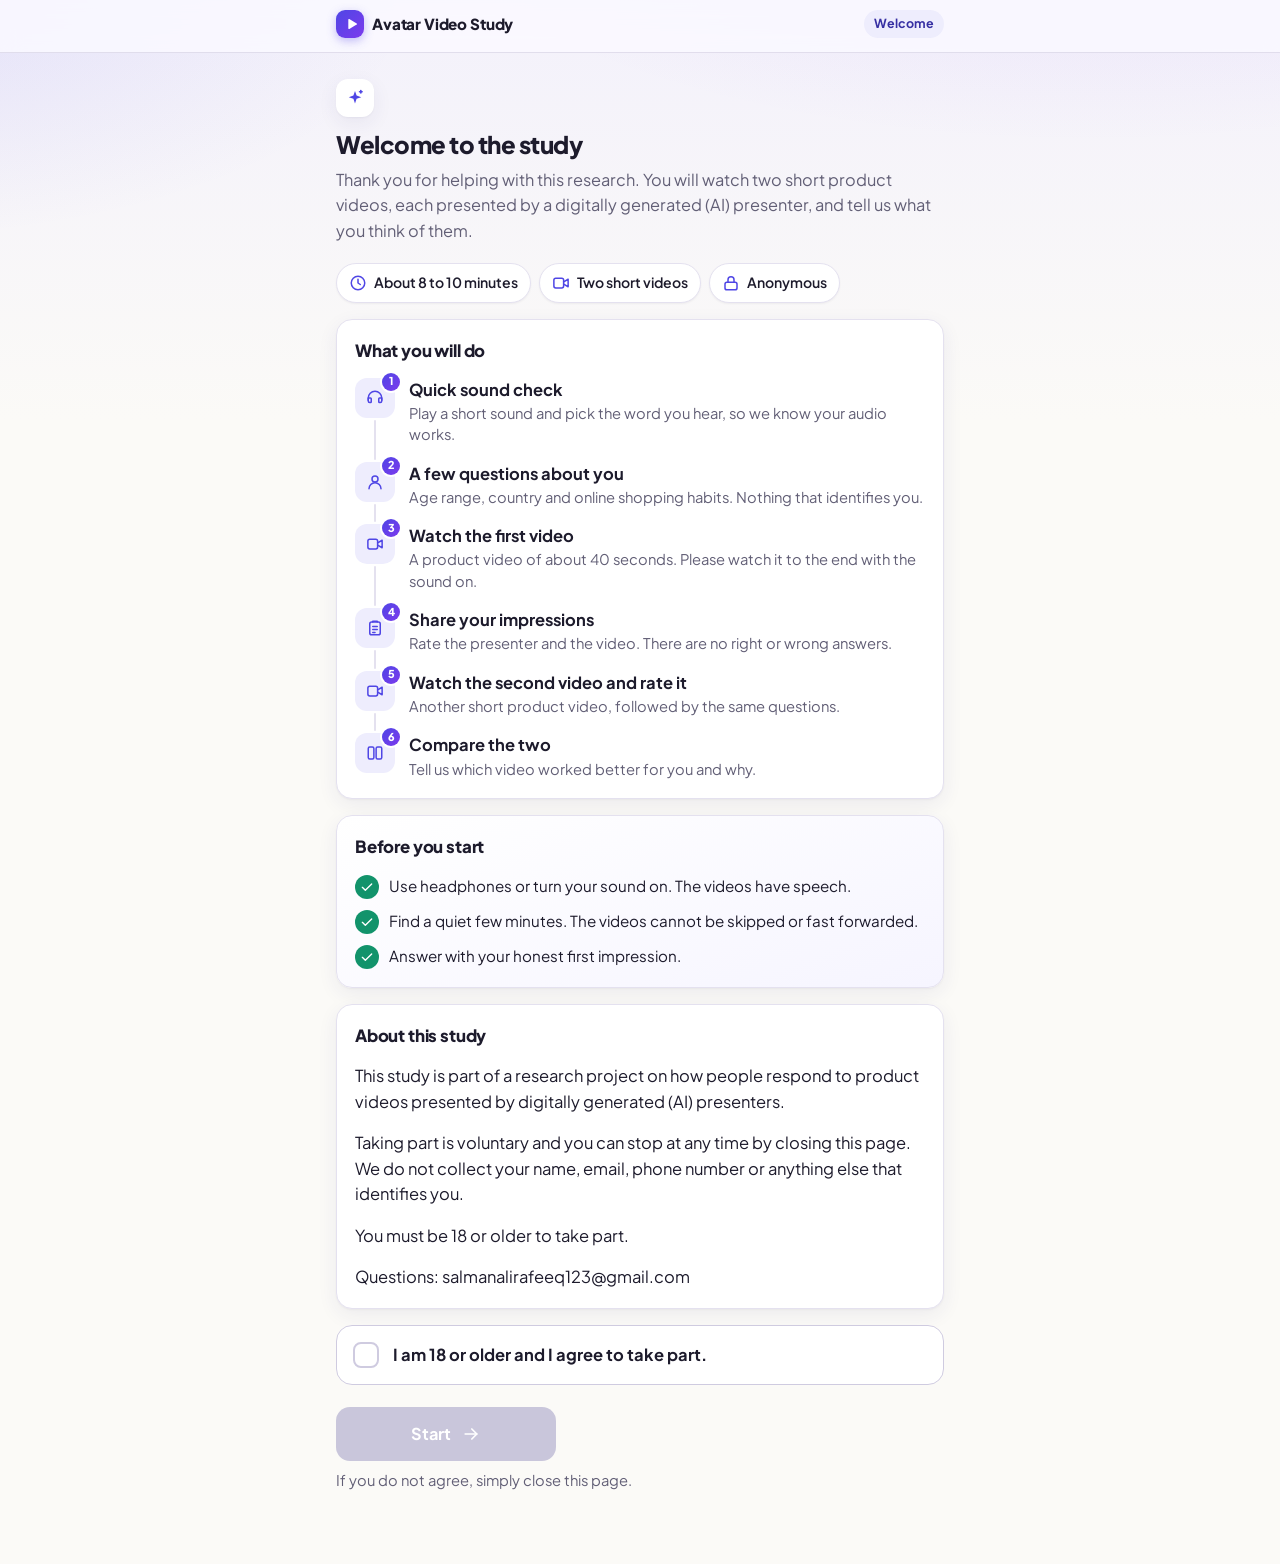
==== study/index.html @ c36826cb "Phase 1a: participant site, Apps Script backend, placeholder media - Study site (study/): consent in" ====
<!doctype html>
<html lang="en">
<head>
  <meta charset="utf-8">
  <meta name="viewport" content="width=device-width, initial-scale=1, viewport-fit=cover">
  <meta name="robots" content="noindex">
  <meta name="theme-color" content="#f3f1fb">
  <title>Avatar Video Study</title>
  <link rel="icon" href="data:,">
  <!-- The one allowed Google Font. display=swap: text shows in the system font until it loads. -->
  <link rel="preconnect" href="https://fonts.googleapis.com">
  <link rel="preconnect" href="https://fonts.gstatic.com" crossorigin>
  <link rel="stylesheet" href="https://fonts.googleapis.com/css2?family=Plus+Jakarta+Sans:wght@400;500;600;700;800&display=swap">
  <link rel="stylesheet" href="css/style.css">
</head>
<body>
  <header class="topbar">
    <div class="topbar-inner">
      <span class="brand">
        <span class="brand-mark" aria-hidden="true">
          <svg width="16" height="16" viewBox="0 0 24 24"><path d="M8 5.5v13a1 1 0 0 0 1.5.86l11-6.5a1 1 0 0 0 0-1.72l-11-6.5A1 1 0 0 0 8 5.5z" fill="currentColor"/></svg>
        </span>
        <span class="brand-name" id="brand-name">Avatar Video Study</span>
      </span>
      <span class="step-label" id="step-label"></span>
    </div>
    <div class="progress" role="progressbar" aria-label="Study progress" aria-valuemin="0" aria-valuemax="100" aria-valuenow="0">
      <div class="progress-fill" id="progress-fill"></div>
    </div>
  </header>

  <main id="app" class="container" tabindex="-1">
    <div class="boot-loading"><span class="spinner spinner-inline" aria-hidden="true"></span><p>Loading…</p></div>
  </main>

  <div id="toast" class="toast" role="status" aria-live="polite" hidden></div>
  <div id="debug-panel" class="debug-panel" hidden></div>

  <noscript>
    <p class="container">This study needs JavaScript. Please enable it or open the link in Chrome.</p>
  </noscript>

  <script type="module" src="js/app.js"></script>
</body>
</html>
---- study/css/style.css ----
/* Mobile first: designed at 360 px, desktop gets more room.
   Answer options all use the same neutral style and accent: no colour coding of
   scale points, so the design can't nudge ratings up or down. */

:root {
  --bg: #f3f1fb;
  --bg-2: #fbfaf7;
  --surface: #ffffff;
  --text: #1d1b2c;
  --muted: #625f76;
  --line: #e4e1ef;
  --line-strong: #cfcbe0;

  --accent: #4f46e5;
  --accent-2: #7c3aed;
  --accent-ink: #3730a3;
  --accent-soft: #eeedfd;
  --accent-softer: #f6f5ff;
  --on-accent: #ffffff;

  --warm: #f59e6b;      /* decoration only (icons, badges), never on answer options */
  --success: #12936b;
  --success-soft: #e3f6ef;
  --error: #c0362c;
  --error-soft: #fdeeec;

  --radius: 16px;
  --radius-sm: 12px;
  --tap: 48px;
  --shadow-sm: 0 1px 2px rgba(29, 27, 44, 0.05);
  --shadow: 0 1px 2px rgba(29, 27, 44, 0.04), 0 6px 20px rgba(48, 40, 120, 0.07);
  --shadow-lg: 0 10px 30px rgba(79, 70, 229, 0.25);
  --font: "Plus Jakarta Sans", system-ui, -apple-system, "Segoe UI", Roboto, "Noto Sans", Arial, sans-serif;
  --ease: cubic-bezier(0.2, 0.7, 0.2, 1);
}

*, *::before, *::after { box-sizing: border-box; }

html { -webkit-text-size-adjust: 100%; }

body {
  margin: 0;
  min-height: 100vh;
  background:
    radial-gradient(1200px 500px at 85% -10%, rgba(124, 58, 237, 0.10), transparent 60%),
    radial-gradient(900px 400px at -10% 0%, rgba(79, 70, 229, 0.10), transparent 60%),
    linear-gradient(180deg, var(--bg) 0%, var(--bg-2) 420px);
  background-repeat: no-repeat;
  background-color: var(--bg-2);
  color: var(--text);
  font-family: var(--font);
  font-size: 16.5px;
  line-height: 1.55;
  -webkit-font-smoothing: antialiased;
  -webkit-tap-highlight-color: transparent;
}

.container {
  max-width: 640px;
  margin: 0 auto;
  padding: 22px 16px 56px;
  outline: none;
}

h1 {
  font-size: 1.5rem;
  line-height: 1.25;
  font-weight: 800;
  letter-spacing: -0.02em;
  margin: 0 0 0.5rem;
}
h1.center { text-align: center; }
[data-screen="rating"] h1 { font-size: 1.25rem; }

p { margin: 0 0 1rem; }
.lead { color: var(--muted); font-size: 1.02rem; margin: 0; }
.hint { color: var(--muted); font-size: 0.92rem; }
.block-intro { font-weight: 700; margin: 0 0 10px; color: var(--accent-ink); }

.visually-hidden {
  position: absolute !important;
  width: 1px; height: 1px;
  overflow: hidden;
  clip: rect(0 0 0 0);
  white-space: nowrap;
}

.icon-wrap { display: inline-flex; flex: none; line-height: 0; }

/* Screen fade in */
.screen-enter { animation: enter 0.35s var(--ease) both; }
@keyframes enter {
  from { opacity: 0; transform: translateY(10px); }
  to { opacity: 1; transform: none; }
}

/* ---------- Header ---------- */

.topbar {
  position: sticky;
  top: 0;
  z-index: 10;
  background: rgba(251, 250, 255, 0.85);
  -webkit-backdrop-filter: saturate(1.4) blur(10px);
  backdrop-filter: saturate(1.4) blur(10px);
  border-bottom: 1px solid rgba(207, 203, 224, 0.6);
}
.topbar-inner {
  max-width: 640px;
  margin: 0 auto;
  padding: 10px 16px;
  display: flex;
  align-items: center;
  justify-content: space-between;
  gap: 12px;
}
.brand { display: inline-flex; align-items: center; gap: 8px; min-width: 0; }
.brand-mark {
  width: 28px; height: 28px;
  flex: none;
  display: grid;
  place-items: center;
  border-radius: 9px;
  color: #fff;
  background: linear-gradient(135deg, var(--accent), var(--accent-2));
  box-shadow: 0 3px 10px rgba(79, 70, 229, 0.35);
}
.brand-mark svg { margin-left: 2px; }
.brand-name {
  font-weight: 800;
  font-size: 0.95rem;
  letter-spacing: -0.01em;
  white-space: nowrap;
  overflow: hidden;
  text-overflow: ellipsis;
}
.step-label {
  flex: none;
  font-size: 0.78rem;
  font-weight: 700;
  color: var(--accent-ink);
  background: var(--accent-soft);
  padding: 4px 10px;
  border-radius: 999px;
}
.step-label:empty { display: none; }

.progress { height: 4px; background: transparent; }
.progress-fill {
  height: 100%;
  width: 0;
  background: linear-gradient(90deg, var(--accent), var(--accent-2));
  border-radius: 0 4px 4px 0;
  transition: width 0.5s var(--ease);
}

/* ---------- Screen header ---------- */

.screen-head { margin: 4px 0 20px; }
.head-row { display: flex; align-items: center; gap: 10px; margin-bottom: 12px; }
.head-icon {
  width: 38px; height: 38px;
  display: grid;
  place-items: center;
  border-radius: 12px;
  color: var(--accent);
  background: var(--surface);
  box-shadow: var(--shadow);
}
.eyebrow {
  margin: 0;
  font-size: 0.78rem;
  font-weight: 700;
  letter-spacing: 0.06em;
  text-transform: uppercase;
  color: var(--accent);
}

.part-dots { display: flex; gap: 6px; margin-top: 14px; }
.dot {
  height: 6px;
  flex: 1;
  max-width: 48px;
  border-radius: 999px;
  background: var(--line);
}
.dot.done { background: var(--accent); opacity: 0.45; }
.dot.current { background: linear-gradient(90deg, var(--accent), var(--accent-2)); }

/* ---------- Cards, chips ---------- */

.card {
  background: var(--surface);
  border: 1px solid var(--line);
  border-radius: var(--radius);
  box-shadow: var(--shadow);
  padding: 18px;
  margin-bottom: 16px;
}
.prose p:last-child { margin-bottom: 0; }
.card h2 {
  font-size: 1.05rem;
  font-weight: 800;
  letter-spacing: -0.01em;
  margin: 0 0 14px;
}
.card-tint { background: linear-gradient(160deg, var(--surface), var(--accent-softer)); }
.screen-head .lead { margin-top: 4px; }

/* Welcome page: numbered steps joined by a line */
.steps { list-style: none; margin: 0; padding: 0; }
.step { position: relative; display: flex; gap: 14px; padding-bottom: 16px; }
.step:last-child { padding-bottom: 0; }
.step:not(:last-child)::before {
  content: "";
  position: absolute;
  left: 19px; top: 42px; bottom: 2px;
  width: 2px;
  background: var(--line);
  border-radius: 2px;
}
.step-icon {
  position: relative;
  flex: none;
  width: 40px; height: 40px;
  display: grid;
  place-items: center;
  border-radius: 12px;
  color: var(--accent);
  background: var(--accent-soft);
}
.step-num {
  position: absolute;
  right: -5px; top: -5px;
  min-width: 18px; height: 18px;
  padding: 0 4px;
  display: grid;
  place-items: center;
  border-radius: 999px;
  font-size: 0.68rem;
  font-weight: 800;
  color: #fff;
  background: linear-gradient(135deg, var(--accent), var(--accent-2));
  box-shadow: 0 0 0 2px var(--surface);
}
.step-title { margin: 0; font-weight: 700; line-height: 1.35; padding-top: 1px; }
.step-text { margin: 2px 0 0; color: var(--muted); font-size: 0.92rem; line-height: 1.45; }

.tips { list-style: none; margin: 0; padding: 0; display: grid; gap: 10px; }
.tips li { display: flex; gap: 10px; align-items: flex-start; font-size: 0.95rem; }
.tips .icon-wrap {
  width: 24px; height: 24px;
  display: grid;
  place-items: center;
  border-radius: 50%;
  color: #fff;
  background: var(--success);
  margin-top: 1px;
}

.chips {
  list-style: none;
  margin: 0 0 16px;
  padding: 0;
  display: flex;
  flex-wrap: wrap;
  gap: 8px;
}
.chip {
  display: inline-flex;
  align-items: center;
  gap: 7px;
  padding: 8px 12px;
  background: var(--surface);
  border: 1px solid var(--line);
  border-radius: 999px;
  font-size: 0.88rem;
  font-weight: 600;
  box-shadow: var(--shadow-sm);
}
.chip .icon-wrap { color: var(--accent); }

/* ---------- Buttons ---------- */

.btn {
  display: flex;
  align-items: center;
  justify-content: center;
  gap: 10px;
  width: 100%;
  min-height: 54px;
  margin: 22px 0 8px;
  padding: 14px 22px;
  border: 0;
  border-radius: 14px;
  font: inherit;
  font-weight: 700;
  font-size: 1.02rem;
  cursor: pointer;
  touch-action: manipulation;
  transition: transform 0.15s var(--ease), box-shadow 0.2s, background 0.2s, opacity 0.2s;
}
.btn[hidden] { display: none; }
.btn-primary {
  background: linear-gradient(135deg, var(--accent), var(--accent-2));
  color: var(--on-accent);
  box-shadow: var(--shadow-lg);
}
.btn-primary .icon-wrap { transition: transform 0.2s var(--ease); }
.btn-primary:hover:not(:disabled) .icon-wrap { transform: translateX(3px); }
.btn-primary:active:not(:disabled) { transform: scale(0.98); }
.btn-primary:disabled {
  background: #c9c6db;
  box-shadow: none;
  cursor: not-allowed;
}
.btn-debug {
  background: #fff6db;
  color: #6b4e00;
  border: 2px dashed #d4a72c;
  min-height: var(--tap);
  font-size: 0.95rem;
}

@media (min-width: 640px) {
  .btn { width: auto; min-width: 220px; }
}

button:focus-visible, textarea:focus-visible, input:focus-visible + span {
  outline: 3px solid rgba(79, 70, 229, 0.45);
  outline-offset: 2px;
}

/* ---------- Consent ---------- */

.consent-check {
  position: relative;
  display: flex;
  gap: 14px;
  align-items: flex-start;
  padding: 16px;
  background: var(--surface);
  border: 1.5px solid var(--line-strong);
  border-radius: var(--radius);
  font-weight: 700;
  cursor: pointer;
  transition: border-color 0.2s, background 0.2s;
}
.consent-check input { position: absolute; opacity: 0; width: 1px; height: 1px; }
.check-box {
  width: 26px; height: 26px;
  flex: none;
  display: grid;
  place-items: center;
  border: 2px solid var(--line-strong);
  border-radius: 8px;
  color: transparent;
  background: var(--surface);
  transition: all 0.2s var(--ease);
}
.consent-check:has(input:checked) { border-color: var(--accent); background: var(--accent-softer); }
.consent-check input:checked + .check-box {
  background: var(--accent);
  border-color: var(--accent);
  color: #fff;
  transform: scale(1.05);
}
.consent-check input:focus-visible + .check-box { outline: 3px solid rgba(79, 70, 229, 0.45); outline-offset: 2px; }

/* ---------- Sound check ---------- */

.sound-panel {
  display: flex;
  flex-direction: column;
  align-items: center;
  gap: 10px;
  padding: 26px 16px 18px;
  margin-bottom: 16px;
  background: linear-gradient(160deg, var(--surface), var(--accent-softer));
  border: 1px solid var(--line);
  border-radius: var(--radius);
  box-shadow: var(--shadow);
}
.sound-panel[hidden] { display: none; }
.sound-btn {
  position: relative;
  width: 92px; height: 92px;
  display: grid;
  place-items: center;
  border: 0;
  border-radius: 50%;
  color: #fff;
  background: linear-gradient(135deg, var(--accent), var(--accent-2));
  box-shadow: var(--shadow-lg);
  cursor: pointer;
  transition: transform 0.15s var(--ease);
}
.sound-btn:active { transform: scale(0.95); }
.sound-btn::before, .sound-btn::after {
  content: "";
  position: absolute;
  inset: 0;
  border-radius: 50%;
  border: 2px solid var(--accent);
  opacity: 0;
}
.sound-btn.is-playing::before { animation: ring 1.4s ease-out infinite; }
.sound-btn.is-playing::after { animation: ring 1.4s ease-out 0.5s infinite; }
@keyframes ring {
  from { transform: scale(1); opacity: 0.6; }
  to { transform: scale(1.6); opacity: 0; }
}
.sound-label { margin: 0; font-weight: 600; color: var(--muted); font-size: 0.92rem; }

/* ---------- Items ---------- */

.item {
  margin: 0 0 14px;
  padding: 16px 16px 18px;
  min-width: 0;
  background: var(--surface);
  border: 1px solid var(--line);
  border-radius: var(--radius);
  box-shadow: var(--shadow);
  transition: border-color 0.2s, box-shadow 0.2s;
}
.item[hidden] { display: none; }
.item-text {
  float: left; /* lets the legend wrap normally inside a fieldset */
  width: 100%;
  margin: 0 0 12px;
  padding: 0;
  font-weight: 700;
  font-size: 1.02rem;
  line-height: 1.4;
}
.item-text + * { clear: both; }
.optional { font-weight: 500; color: var(--muted); }

.item-error {
  display: none;
  align-items: center;
  gap: 6px;
  color: var(--error);
  font-size: 0.88rem;
  font-weight: 600;
  margin-top: 10px;
}
.item.has-error {
  border-color: var(--error);
  box-shadow: 0 0 0 3px rgba(192, 54, 44, 0.12);
  animation: nudge 0.35s;
}
.item.has-error .item-error { display: flex; }
@keyframes nudge {
  25% { transform: translateX(-4px); }
  75% { transform: translateX(4px); }
}

.form-error {
  margin: 16px 0 0;
  padding: 12px 14px;
  background: var(--error-soft);
  color: var(--error);
  border-radius: var(--radius-sm);
  font-weight: 600;
}
.form-error[hidden] { display: none; }

/* Radio inputs are visually hidden but still focusable; the span next to them is the target. */
.choice input, .point input {
  position: absolute;
  opacity: 0;
  width: 1px; height: 1px;
}

/* Single choice and labeled Likert: full width rows on phones. */
.choice-list, .likert-labeled { display: grid; gap: 8px; }
.choice { position: relative; display: block; cursor: pointer; }
.choice-label {
  position: relative;
  display: flex;
  align-items: center;
  min-height: var(--tap);
  padding: 11px 14px 11px 48px;
  border: 1.5px solid var(--line);
  border-radius: var(--radius-sm);
  background: var(--surface);
  line-height: 1.3;
  font-weight: 500;
  transition: border-color 0.15s, background 0.15s, transform 0.1s;
}
.choice-label::before {
  content: "";
  position: absolute;
  left: 15px; top: 50%;
  width: 20px; height: 20px;
  margin-top: -10px;
  border: 2px solid var(--line-strong);
  border-radius: 50%;
  background: var(--surface);
  transition: all 0.15s var(--ease);
}
.choice-label::after { /* check mark, shown when selected */
  content: "";
  position: absolute;
  left: 22px; top: 50%;
  width: 6px; height: 10px;
  margin-top: -7px;
  border: solid #fff;
  border-width: 0 2.5px 2.5px 0;
  transform: rotate(45deg) scale(0);
  transition: transform 0.15s var(--ease);
}
@media (hover: hover) {
  .choice:hover .choice-label { border-color: var(--line-strong); background: var(--accent-softer); }
}
.choice:active .choice-label { transform: scale(0.99); }
.choice input:checked + .choice-label {
  border-color: var(--accent);
  background: var(--accent-soft);
  font-weight: 700;
  color: var(--accent-ink);
}
.choice input:checked + .choice-label::before { border-color: var(--accent); background: var(--accent); }
.choice input:checked + .choice-label::after { transform: rotate(45deg) scale(1); }
.choice input:disabled + .choice-label { opacity: 0.45; cursor: not-allowed; }

/* On wider screens the 7 agreement labels sit in one row. */
@media (min-width: 720px) {
  .likert-labeled { grid-template-columns: repeat(var(--points), 1fr); gap: 6px; }
  .likert-labeled .choice-label {
    flex-direction: column;
    justify-content: flex-start;
    height: 100%;
    padding: 40px 6px 12px;
    text-align: center;
    font-size: 0.82rem;
  }
  .likert-labeled .choice-label::before { left: 50%; top: 12px; margin: 0 0 0 -10px; }
  .likert-labeled .choice-label::after { left: 50%; top: 12px; margin: 3px 0 0 -3px; }
  .container:has(.likert-labeled), body:has(.likert-labeled) .topbar-inner { max-width: 820px; }
}

/* Numbered scale and semantic differential: a row of equal buttons. */
.scale-row {
  display: grid;
  grid-template-columns: repeat(var(--points), minmax(0, 1fr));
  gap: 5px;
}
.point { position: relative; display: block; cursor: pointer; }
.point-dot {
  display: flex;
  align-items: center;
  justify-content: center;
  height: var(--tap);
  border: 1.5px solid var(--line);
  border-radius: 12px;
  background: var(--accent-softer);
  font-weight: 700;
  color: var(--muted);
  transition: all 0.15s var(--ease);
}
.scale-row-sd .point-dot::before {
  content: "";
  width: 14px; height: 14px;
  border-radius: 50%;
  background: var(--line-strong);
  transition: all 0.15s var(--ease);
}
@media (hover: hover) {
  .point:hover .point-dot { border-color: var(--accent); color: var(--accent); }
}
.point:active .point-dot { transform: scale(0.94); }
.point input:checked + .point-dot {
  border-color: transparent;
  background: linear-gradient(135deg, var(--accent), var(--accent-2));
  color: var(--on-accent);
  box-shadow: 0 4px 12px rgba(79, 70, 229, 0.35);
  transform: translateY(-1px);
}
.scale-row-sd .point input:checked + .point-dot::before { background: #fff; transform: scale(1.15); }

.scale-ends, .sd-anchors {
  display: flex;
  justify-content: space-between;
  gap: 12px;
  font-size: 0.85rem;
  color: var(--muted);
}
.scale-ends { margin-top: 8px; font-weight: 500; }
.sd-anchors { margin-bottom: 10px; font-size: 0.98rem; font-weight: 700; color: var(--text); }
.scale-ends span:last-child, .sd-anchors span:last-child { text-align: right; }

/* Free text */
textarea {
  display: block;
  width: 100%;
  min-height: 100px;
  padding: 12px 14px;
  border: 1.5px solid var(--line);
  border-radius: var(--radius-sm);
  background: var(--accent-softer);
  font: inherit;
  resize: vertical;
  transition: border-color 0.15s, background 0.15s;
}
textarea:focus { border-color: var(--accent); background: var(--surface); outline: none; }
.char-count { display: block; text-align: right; font-size: 0.8rem; color: var(--muted); margin-top: 6px; }

/* Comparison thumbnails */
.thumbs { display: grid; grid-template-columns: 1fr 1fr; gap: 12px; margin: 18px 0 0; }
.thumb {
  margin: 0;
  padding: 6px 6px 8px;
  background: var(--surface);
  border: 1px solid var(--line);
  border-radius: var(--radius);
  box-shadow: var(--shadow);
  text-align: center;
}
.thumb img {
  width: 100%;
  aspect-ratio: 16 / 9;
  object-fit: cover;
  border-radius: 11px;
  background: var(--line);
  display: block;
}
.thumb figcaption { font-weight: 700; margin-top: 6px; font-size: 0.92rem; }

/* ---------- Video player ---------- */

.player {
  margin: 0 0 14px;
  border-radius: var(--radius);
  overflow: hidden;
  background: var(--surface);
  border: 1px solid var(--line);
  box-shadow: var(--shadow);
}
.video-frame {
  position: relative;
  aspect-ratio: 16 / 9;
  background: #0f0e17;
  overflow: hidden;
}
.video-frame video { width: 100%; height: 100%; display: block; object-fit: contain; }

.player-overlay {
  position: absolute;
  inset: 0;
  display: flex;
  flex-direction: column;
  align-items: center;
  justify-content: center;
  gap: 10px;
  background: linear-gradient(180deg, rgba(15, 14, 23, 0.15), rgba(15, 14, 23, 0.55));
  color: #fff;
  text-align: center;
  padding: 12px;
  transition: opacity 0.25s;
}
.player-overlay[data-state="playing"] { opacity: 0; pointer-events: none; }
.player-overlay[data-state="loading"] .overlay-btn { display: none; }
.player-overlay:not([data-state="loading"]) .spinner { display: none; }

.overlay-btn {
  display: flex;
  align-items: center;
  gap: 10px;
  min-height: 56px;
  padding: 8px 22px 8px 8px;
  border: 0;
  border-radius: 999px;
  background: rgba(255, 255, 255, 0.96);
  color: var(--text);
  font: inherit;
  font-weight: 700;
  cursor: pointer;
  box-shadow: 0 8px 24px rgba(0, 0, 0, 0.25);
  transition: transform 0.15s var(--ease);
}
.overlay-btn:active { transform: scale(0.96); }
.overlay-icon {
  width: 42px; height: 42px;
  display: grid;
  place-items: center;
  border-radius: 50%;
  color: #fff;
  background: linear-gradient(135deg, var(--accent), var(--accent-2));
}
.overlay-icon .icon-wrap { margin-left: 2px; }
.player-message { margin: 0; max-width: 28em; font-size: 0.92rem; font-weight: 600; text-shadow: 0 1px 3px rgba(0, 0, 0, 0.6); }
.player-message[hidden] { display: none; }

.player-bar {
  display: flex;
  align-items: center;
  gap: 12px;
  padding: 8px 14px 8px 8px;
}
.player-toggle {
  flex: none;
  width: var(--tap); height: var(--tap);
  display: grid;
  place-items: center;
  border: 0;
  border-radius: 50%;
  background: var(--accent-soft);
  color: var(--accent);
  cursor: pointer;
}
.player-track { flex: 1; height: 6px; background: var(--line); border-radius: 999px; overflow: hidden; }
.player-track-fill {
  height: 100%;
  width: 0;
  background: linear-gradient(90deg, var(--accent), var(--accent-2));
  border-radius: 999px;
}
.player-time { flex: none; font-variant-numeric: tabular-nums; font-size: 0.82rem; font-weight: 600; color: var(--muted); }

.hint-box {
  display: flex;
  gap: 10px;
  align-items: flex-start;
  padding: 12px 14px;
  background: var(--accent-softer);
  border: 1px solid var(--line);
  border-radius: var(--radius-sm);
  margin: 0;
}
.hint-box .icon-wrap { color: var(--accent); margin-top: 2px; }

/* ---------- Spinners ---------- */

.spinner {
  width: 40px; height: 40px;
  border: 4px solid rgba(255, 255, 255, 0.35);
  border-top-color: #fff;
  border-radius: 50%;
  animation: spin 0.9s linear infinite;
}
.spinner-inline, .spinner-lg { border-color: var(--line); border-top-color: var(--accent); }
.spinner-inline { display: inline-block; width: 28px; height: 28px; border-width: 3px; }
.spinner-lg { width: 56px; height: 56px; margin-bottom: 18px; }
@keyframes spin { to { transform: rotate(360deg); } }

.boot-loading { display: flex; flex-direction: column; align-items: center; gap: 10px; padding-top: 30vh; color: var(--muted); }
.center-screen { display: flex; flex-direction: column; align-items: center; text-align: center; padding-top: 18vh; }
.center-screen .btn { width: 100%; }

/* ---------- Debrief ---------- */

.done-badge {
  width: 84px; height: 84px;
  margin: 18px auto 18px;
  display: grid;
  place-items: center;
  border-radius: 50%;
  color: #fff;
  background: linear-gradient(135deg, #16a37a, var(--success));
  box-shadow: 0 0 0 10px var(--success-soft), 0 12px 30px rgba(18, 147, 107, 0.35);
  animation: pop 0.5s var(--ease) both;
}
@keyframes pop {
  from { transform: scale(0.5); opacity: 0; }
  to { transform: scale(1); opacity: 1; }
}

.code-box {
  display: flex;
  flex-direction: column;
  align-items: center;
  gap: 6px;
  margin: 8px 0 16px;
  padding: 20px 18px 16px;
  background: var(--surface);
  border: 2px dashed var(--accent);
  border-radius: var(--radius);
  box-shadow: var(--shadow);
}
.code-label { color: var(--muted); font-size: 0.85rem; font-weight: 600; }
.code-value {
  font-size: 2.1rem;
  font-weight: 800;
  letter-spacing: 0.16em;
  font-family: ui-monospace, "Cascadia Mono", Consolas, monospace;
  color: var(--accent-ink);
  user-select: all;
}
.copy-btn {
  display: inline-flex;
  align-items: center;
  gap: 8px;
  min-height: 44px;
  margin-top: 6px;
  padding: 8px 16px;
  border: 0;
  border-radius: 999px;
  background: var(--accent-soft);
  color: var(--accent-ink);
  font: inherit;
  font-weight: 700;
  font-size: 0.9rem;
  cursor: pointer;
}
.copy-btn.copied { background: var(--success-soft); color: var(--success); }

.error-detail {
  white-space: pre-wrap;
  font-size: 0.8rem;
  background: var(--surface);
  border: 1px solid var(--line);
  padding: 10px;
  border-radius: 10px;
}

/* ---------- Toast and debug ---------- */

.toast {
  position: fixed;
  left: 16px; right: 16px; bottom: 16px;
  max-width: 480px;
  margin: 0 auto;
  padding: 13px 16px;
  background: #1d1b2c;
  color: #fff;
  font-weight: 600;
  font-size: 0.92rem;
  border-radius: 14px;
  box-shadow: 0 10px 30px rgba(0, 0, 0, 0.25);
  z-index: 30;
  animation: enter 0.25s var(--ease) both;
}
.toast[hidden] { display: none; }

.debug-panel {
  font-family: system-ui, sans-serif;
  position: fixed;
  right: 8px; bottom: 8px;
  max-width: min(360px, calc(100vw - 16px));
  padding: 8px 10px;
  background: #fff6db;
  border: 2px dashed #d4a72c;
  border-radius: 10px;
  font-size: 0.7rem;
  line-height: 1.35;
  z-index: 20;
  opacity: 0.95;
}
.debug-panel[hidden] { display: none; }
.debug-actions { display: flex; flex-wrap: wrap; gap: 4px; margin-top: 6px; }
.debug-actions button { font: inherit; padding: 3px 7px; cursor: pointer; }
.debug-title { all: unset; display: block; font-weight: 700; cursor: pointer; }
.debug-panel.collapsed > :not(.debug-title) { display: none; }
html.debug .container { padding-bottom: 150px; } /* keep content clear of the panel */

@media (prefers-reduced-motion: reduce) {
  *, *::before, *::after { animation-duration: 0.01ms !important; animation-iteration-count: 1 !important; transition-duration: 0.01ms !important; }
  .spinner { animation: spin 2.5s linear infinite !important; }
}
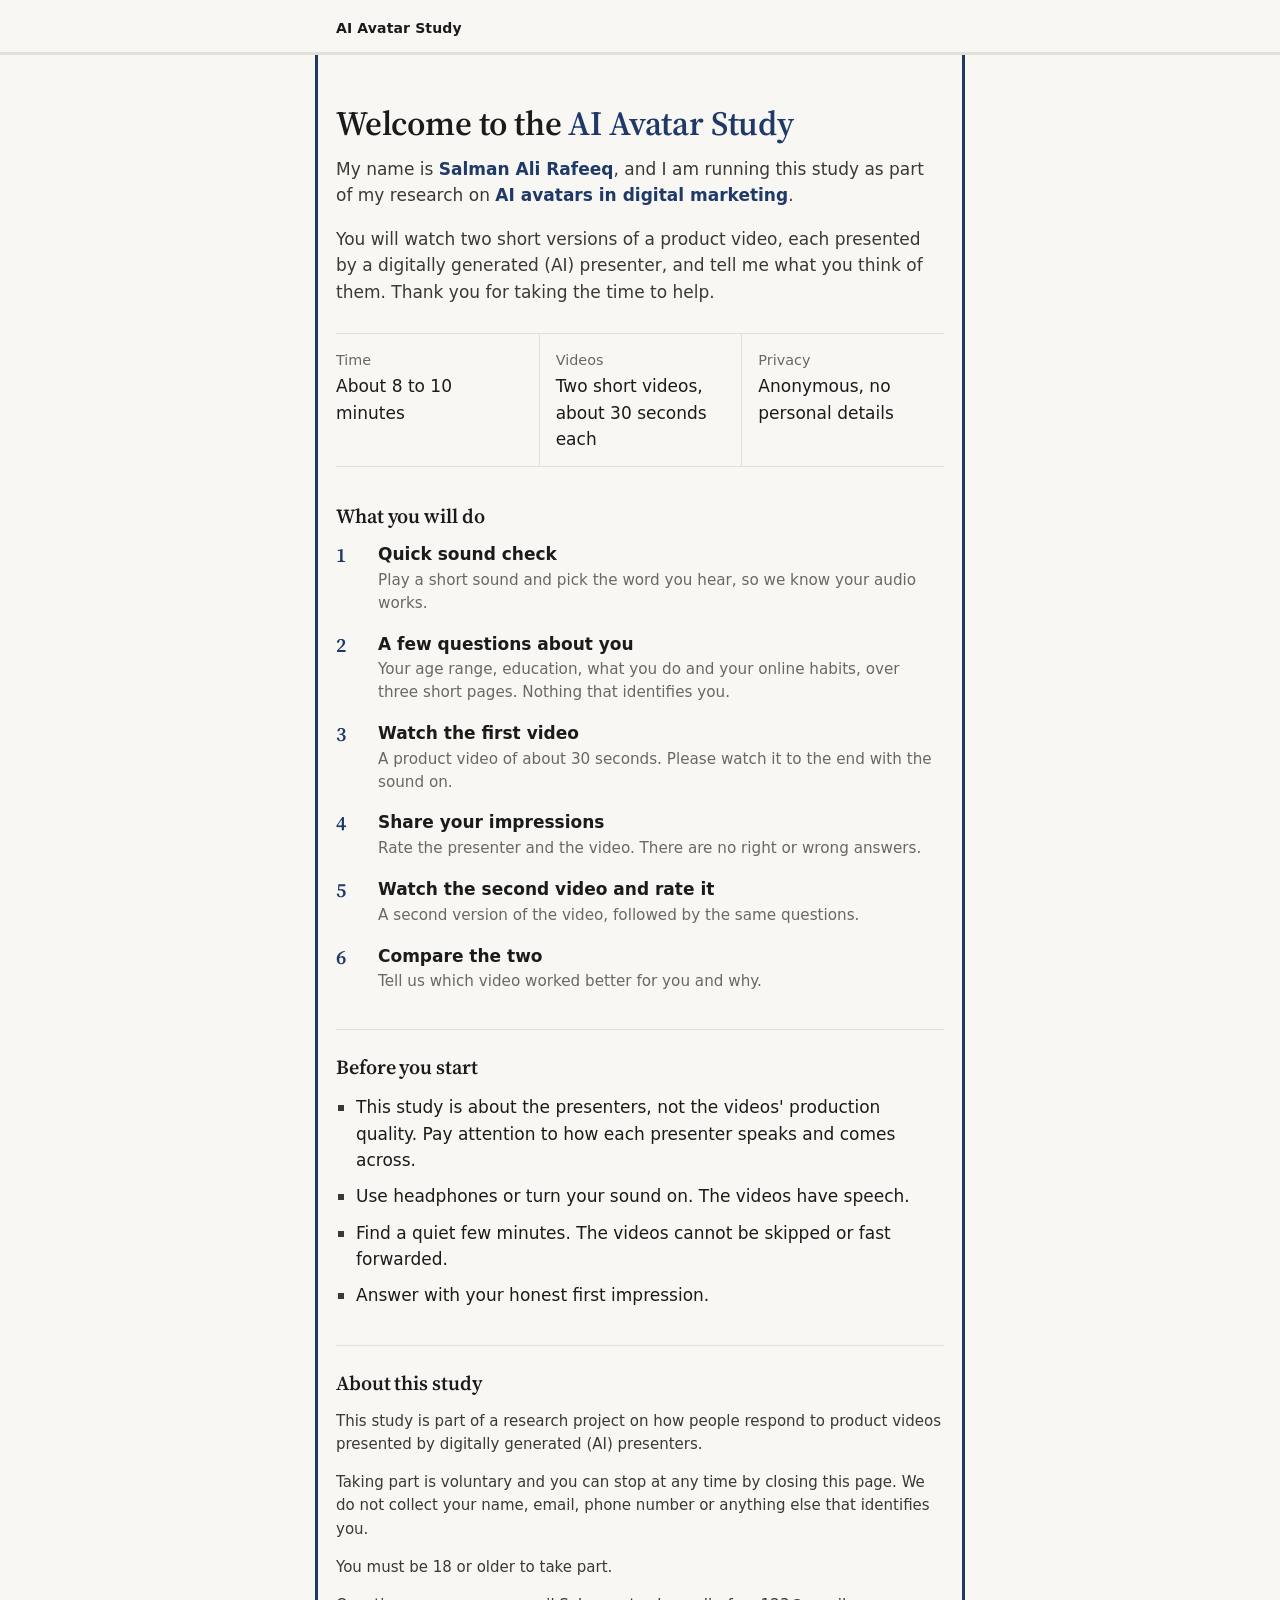
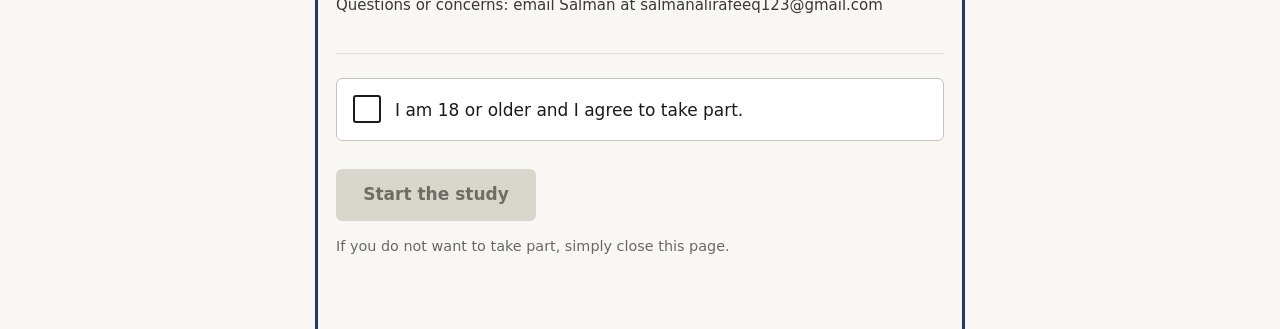
==== commit 7a005b41: "Redesign the site, add real Kora videos, expand background questions - New calm, document-style inte" ====
--- a/study/index.html
+++ b/study/index.html
@@ -4,25 +4,19 @@
   <meta charset="utf-8">
   <meta name="viewport" content="width=device-width, initial-scale=1, viewport-fit=cover">
   <meta name="robots" content="noindex">
-  <meta name="theme-color" content="#f3f1fb">
-  <title>Avatar Video Study</title>
+  <meta name="theme-color" content="#f8f7f3">
+  <title>AI Avatar Study</title>
   <link rel="icon" href="data:,">
-  <!-- The one allowed Google Font. display=swap: text shows in the system font until it loads. -->
+  <!-- The one allowed Google Font, headings only. display=swap: Georgia shows until it loads. -->
   <link rel="preconnect" href="https://fonts.googleapis.com">
   <link rel="preconnect" href="https://fonts.gstatic.com" crossorigin>
-  <link rel="stylesheet" href="https://fonts.googleapis.com/css2?family=Plus+Jakarta+Sans:wght@400;500;600;700;800&display=swap">
+  <link rel="stylesheet" href="https://fonts.googleapis.com/css2?family=Source+Serif+4:wght@600&display=swap">
   <link rel="stylesheet" href="css/style.css">
 </head>
 <body>
-  <header class="topbar">
-    <div class="topbar-inner">
-      <span class="brand">
-        <span class="brand-mark" aria-hidden="true">
-          <svg width="16" height="16" viewBox="0 0 24 24"><path d="M8 5.5v13a1 1 0 0 0 1.5.86l11-6.5a1 1 0 0 0 0-1.72l-11-6.5A1 1 0 0 0 8 5.5z" fill="currentColor"/></svg>
-        </span>
-        <span class="brand-name" id="brand-name">Avatar Video Study</span>
-      </span>
-      <span class="step-label" id="step-label"></span>
+  <header class="masthead">
+    <div class="masthead-inner">
+      <span class="masthead-title" id="brand-name">AI Avatar Study</span>
     </div>
     <div class="progress" role="progressbar" aria-label="Study progress" aria-valuemin="0" aria-valuemax="100" aria-valuenow="0">
       <div class="progress-fill" id="progress-fill"></div>
@@ -30,7 +24,7 @@
   </header>
 
   <main id="app" class="container" tabindex="-1">
-    <div class="boot-loading"><span class="spinner spinner-inline" aria-hidden="true"></span><p>Loading…</p></div>
+    <p class="boot-loading"><span class="spinner" aria-hidden="true"></span> Loading…</p>
   </main>
 
   <div id="toast" class="toast" role="status" aria-live="polite" hidden></div>
--- a/study/css/style.css
+++ b/study/css/style.css
@@ -1,56 +1,42 @@
-/* Mobile first: designed at 360 px, desktop gets more room.
-   Answer options all use the same neutral style and accent: no colour coding of
-   scale points, so the design can't nudge ratings up or down. */
+/* Avatar Video Study: participant site.
+   Mobile first (designed at 360 px). Plain and calm on purpose: the page should
+   read like a carefully set questionnaire, not an app.
+   All answer options share one neutral style and one accent, so the design never
+   suggests that one answer is better than another. */
 
 :root {
-  --bg: #f3f1fb;
-  --bg-2: #fbfaf7;
+  --paper: #f8f7f3;
   --surface: #ffffff;
-  --text: #1d1b2c;
-  --muted: #625f76;
-  --line: #e4e1ef;
-  --line-strong: #cfcbe0;
-
-  --accent: #4f46e5;
-  --accent-2: #7c3aed;
-  --accent-ink: #3730a3;
-  --accent-soft: #eeedfd;
-  --accent-softer: #f6f5ff;
-  --on-accent: #ffffff;
-
-  --warm: #f59e6b;      /* decoration only (icons, badges), never on answer options */
-  --success: #12936b;
-  --success-soft: #e3f6ef;
-  --error: #c0362c;
-  --error-soft: #fdeeec;
-
-  --radius: 16px;
-  --radius-sm: 12px;
+  --ink: #1b1b19;
+  --ink-2: #3a3935;
+  --muted: #6a6862;
+  --rule: #e3e0d8;
+  --rule-strong: #c8c4ba;
+  --field: #8a867c;          /* borders of radio marks and inputs (3:1 on white) */
+
+  --accent: #1f3a68;         /* deep navy: buttons, selections, focus */
+  --accent-hover: #162b4f;
+  --accent-tint: #eef1f7;
+  --error: #b42318;
+  --error-tint: #fcefee;
+
+  --radius: 6px;
   --tap: 48px;
-  --shadow-sm: 0 1px 2px rgba(29, 27, 44, 0.05);
-  --shadow: 0 1px 2px rgba(29, 27, 44, 0.04), 0 6px 20px rgba(48, 40, 120, 0.07);
-  --shadow-lg: 0 10px 30px rgba(79, 70, 229, 0.25);
-  --font: "Plus Jakarta Sans", system-ui, -apple-system, "Segoe UI", Roboto, "Noto Sans", Arial, sans-serif;
-  --ease: cubic-bezier(0.2, 0.7, 0.2, 1);
+  --serif: "Source Serif 4", Georgia, "Times New Roman", serif;
+  --sans: system-ui, -apple-system, "Segoe UI", Roboto, "Noto Sans", "Helvetica Neue", Arial, sans-serif;
+  --mono: ui-monospace, "SFMono-Regular", Menlo, Consolas, "Liberation Mono", monospace;
 }
 
 *, *::before, *::after { box-sizing: border-box; }
+[hidden] { display: none !important; }
 
 html { -webkit-text-size-adjust: 100%; }
 
 body {
   margin: 0;
-  min-height: 100vh;
-  background:
-    radial-gradient(1200px 500px at 85% -10%, rgba(124, 58, 237, 0.10), transparent 60%),
-    radial-gradient(900px 400px at -10% 0%, rgba(79, 70, 229, 0.10), transparent 60%),
-    linear-gradient(180deg, var(--bg) 0%, var(--bg-2) 420px);
-  background-repeat: no-repeat;
-  background-color: var(--bg-2);
-  color: var(--text);
-  font-family: var(--font);
-  font-size: 16.5px;
-  line-height: 1.55;
+  background: var(--paper);
+  color: var(--ink);
+  font: 400 17px/1.55 var(--sans);
   -webkit-font-smoothing: antialiased;
   -webkit-tap-highlight-color: transparent;
 }
@@ -58,24 +44,22 @@
 .container {
   max-width: 640px;
   margin: 0 auto;
-  padding: 22px 16px 56px;
+  padding: 28px 16px 72px;
   outline: none;
 }
-
-h1 {
-  font-size: 1.5rem;
-  line-height: 1.25;
-  font-weight: 800;
-  letter-spacing: -0.02em;
-  margin: 0 0 0.5rem;
-}
-h1.center { text-align: center; }
-[data-screen="rating"] h1 { font-size: 1.25rem; }
-
-p { margin: 0 0 1rem; }
-.lead { color: var(--muted); font-size: 1.02rem; margin: 0; }
-.hint { color: var(--muted); font-size: 0.92rem; }
-.block-intro { font-weight: 700; margin: 0 0 10px; color: var(--accent-ink); }
+@media (min-width: 640px) { .container { padding-top: 48px; } }
+
+h1, h2 {
+  font-family: var(--serif);
+  font-weight: 600;
+  color: var(--ink);
+  letter-spacing: -0.005em;
+}
+h1 { font-size: 1.75rem; line-height: 1.2; margin: 0 0 12px; }
+h2 { font-size: 1.25rem; line-height: 1.3; margin: 0 0 14px; }
+@media (min-width: 640px) { h1 { font-size: 2.125rem; } }
+
+p { margin: 0 0 1em; }
 
 .visually-hidden {
   position: absolute !important;
@@ -85,567 +69,421 @@
   white-space: nowrap;
 }
 
-.icon-wrap { display: inline-flex; flex: none; line-height: 0; }
-
-/* Screen fade in */
-.screen-enter { animation: enter 0.35s var(--ease) both; }
-@keyframes enter {
-  from { opacity: 0; transform: translateY(10px); }
-  to { opacity: 1; transform: none; }
-}
-
-/* ---------- Header ---------- */
-
-.topbar {
+.icon-wrap { display: inline-flex; line-height: 0; flex: none; }
+
+:focus-visible { outline: 3px solid var(--accent); outline-offset: 2px; }
+
+.screen-enter { animation: fade 0.18s ease-out both; }
+@keyframes fade { from { opacity: 0; } to { opacity: 1; } }
+
+/* ---------- Masthead ---------- */
+
+.masthead {
   position: sticky;
   top: 0;
   z-index: 10;
-  background: rgba(251, 250, 255, 0.85);
-  -webkit-backdrop-filter: saturate(1.4) blur(10px);
-  backdrop-filter: saturate(1.4) blur(10px);
-  border-bottom: 1px solid rgba(207, 203, 224, 0.6);
-}
-.topbar-inner {
+  background: var(--paper);
+}
+.masthead-inner {
   max-width: 640px;
   margin: 0 auto;
-  padding: 10px 16px;
-  display: flex;
-  align-items: center;
-  justify-content: space-between;
-  gap: 12px;
-}
-.brand { display: inline-flex; align-items: center; gap: 8px; min-width: 0; }
-.brand-mark {
-  width: 28px; height: 28px;
-  flex: none;
-  display: grid;
-  place-items: center;
-  border-radius: 9px;
-  color: #fff;
-  background: linear-gradient(135deg, var(--accent), var(--accent-2));
-  box-shadow: 0 3px 10px rgba(79, 70, 229, 0.35);
-}
-.brand-mark svg { margin-left: 2px; }
-.brand-name {
-  font-weight: 800;
-  font-size: 0.95rem;
-  letter-spacing: -0.01em;
-  white-space: nowrap;
-  overflow: hidden;
-  text-overflow: ellipsis;
-}
-.step-label {
-  flex: none;
-  font-size: 0.78rem;
-  font-weight: 700;
-  color: var(--accent-ink);
-  background: var(--accent-soft);
-  padding: 4px 10px;
-  border-radius: 999px;
-}
-.step-label:empty { display: none; }
-
-.progress { height: 4px; background: transparent; }
+  padding: 14px 16px 12px;
+}
+.masthead-title {
+  font-size: 0.875rem;
+  font-weight: 600;
+  letter-spacing: 0.01em;
+}
+.progress { height: 3px; background: var(--rule); }
 .progress-fill {
   height: 100%;
   width: 0;
-  background: linear-gradient(90deg, var(--accent), var(--accent-2));
-  border-radius: 0 4px 4px 0;
-  transition: width 0.5s var(--ease);
-}
-
-/* ---------- Screen header ---------- */
-
-.screen-head { margin: 4px 0 20px; }
-.head-row { display: flex; align-items: center; gap: 10px; margin-bottom: 12px; }
-.head-icon {
-  width: 38px; height: 38px;
+  background: var(--accent);
+  transition: width 0.4s ease;
+}
+
+/* ---------- Page header and text ---------- */
+
+.page-head { margin: 0 0 28px; }
+.kicker {
+  margin: 0 0 10px;
+  font-size: 0.875rem;
+  font-weight: 500;
+  color: var(--muted);
+  font-variant-numeric: tabular-nums;
+}
+.lead { margin: 0; font-size: 1.0625rem; color: var(--ink-2); }
+.intro { font-size: 1.0625rem; color: var(--ink-2); }
+.intro p:last-child { margin-bottom: 0; }
+
+/* Key words marked **like this** in the config. */
+.hl { color: var(--accent); font-weight: 600; }
+
+[data-screen="rating"] h1 { font-size: 1.375rem; }
+@media (min-width: 640px) { [data-screen="rating"] h1 { font-size: 1.625rem; } }
+
+.block-intro { margin: 0 0 16px; font-weight: 600; }
+
+.prose p:last-child { margin-bottom: 0; }
+.prose-small { font-size: 0.9375rem; color: var(--ink-2); }
+
+.hint { margin: 14px 0 0; font-size: 0.9rem; color: var(--muted); }
+
+/* ---------- Welcome page ---------- */
+
+.facts { margin: 0; border-top: 1px solid var(--rule); }
+.fact {
   display: grid;
-  place-items: center;
-  border-radius: 12px;
+  grid-template-columns: 88px 1fr;
+  gap: 12px;
+  padding: 12px 0;
+  border-bottom: 1px solid var(--rule);
+}
+.fact dt { color: var(--muted); font-size: 0.9rem; padding-top: 1px; }
+.fact dd { margin: 0; font-weight: 500; }
+@media (min-width: 640px) {
+  .facts { display: grid; grid-template-columns: repeat(3, 1fr); border-bottom: 1px solid var(--rule); }
+  .fact { display: block; padding: 14px 16px 14px 0; border-bottom: 0; }
+  .fact + .fact { padding-left: 16px; border-left: 1px solid var(--rule); }
+  .fact dt { margin-bottom: 2px; }
+}
+
+.section {
+  margin-top: 36px;
+  padding-top: 24px;
+  border-top: 1px solid var(--rule);
+}
+.facts + .section { border-top: 0; padding-top: 0; }
+
+.steps { list-style: none; margin: 0; padding: 0; display: grid; gap: 18px; }
+.step { display: grid; grid-template-columns: 30px 1fr; gap: 12px; align-items: start; }
+.step-num {
+  font-family: var(--serif);
+  font-weight: 600;
+  font-size: 1.25rem;
+  line-height: 1.25;
   color: var(--accent);
-  background: var(--surface);
-  box-shadow: var(--shadow);
-}
-.eyebrow {
-  margin: 0;
-  font-size: 0.78rem;
-  font-weight: 700;
-  letter-spacing: 0.06em;
-  text-transform: uppercase;
-  color: var(--accent);
-}
-
-.part-dots { display: flex; gap: 6px; margin-top: 14px; }
-.dot {
-  height: 6px;
-  flex: 1;
-  max-width: 48px;
-  border-radius: 999px;
-  background: var(--line);
-}
-.dot.done { background: var(--accent); opacity: 0.45; }
-.dot.current { background: linear-gradient(90deg, var(--accent), var(--accent-2)); }
-
-/* ---------- Cards, chips ---------- */
-
-.card {
-  background: var(--surface);
-  border: 1px solid var(--line);
-  border-radius: var(--radius);
-  box-shadow: var(--shadow);
-  padding: 18px;
-  margin-bottom: 16px;
-}
-.prose p:last-child { margin-bottom: 0; }
-.card h2 {
-  font-size: 1.05rem;
-  font-weight: 800;
-  letter-spacing: -0.01em;
-  margin: 0 0 14px;
-}
-.card-tint { background: linear-gradient(160deg, var(--surface), var(--accent-softer)); }
-.screen-head .lead { margin-top: 4px; }
-
-/* Welcome page: numbered steps joined by a line */
-.steps { list-style: none; margin: 0; padding: 0; }
-.step { position: relative; display: flex; gap: 14px; padding-bottom: 16px; }
-.step:last-child { padding-bottom: 0; }
-.step:not(:last-child)::before {
+  font-variant-numeric: tabular-nums;
+}
+.step-title { margin: 0; font-weight: 600; line-height: 1.4; }
+.step-text { margin: 2px 0 0; font-size: 0.95rem; line-height: 1.5; color: var(--muted); }
+
+.list { list-style: none; margin: 0; padding: 0; display: grid; gap: 10px; }
+.list li { position: relative; padding-left: 20px; }
+.list li::before {
   content: "";
   position: absolute;
-  left: 19px; top: 42px; bottom: 2px;
-  width: 2px;
-  background: var(--line);
-  border-radius: 2px;
-}
-.step-icon {
+  left: 2px; top: 0.66em;
+  width: 6px; height: 6px;
+  background: var(--ink-2);
+}
+
+.consent-block {
+  margin-top: 36px;
+  padding-top: 24px;
+  border-top: 1px solid var(--rule);
+}
+.checkbox {
   position: relative;
-  flex: none;
-  width: 40px; height: 40px;
   display: grid;
-  place-items: center;
-  border-radius: 12px;
-  color: var(--accent);
-  background: var(--accent-soft);
-}
-.step-num {
+  grid-template-columns: 28px 1fr;
+  gap: 14px;
+  align-items: start;
+  padding: 16px;
+  background: var(--surface);
+  border: 1px solid var(--rule-strong);
+  border-radius: var(--radius);
+  cursor: pointer;
+}
+.checkbox input { position: absolute; opacity: 0; width: 1px; height: 1px; margin: 0; }
+.checkbox-mark {
+  position: relative;
+  width: 28px; height: 28px;
+  border: 2px solid var(--ink);
+  border-radius: 3px;
+  background: var(--surface);
+}
+.checkbox-text { padding-top: 2px; font-weight: 500; }
+.checkbox:has(input:checked) { border-color: var(--accent); box-shadow: inset 0 0 0 1px var(--accent); }
+.checkbox input:checked + .checkbox-mark { background: var(--accent); border-color: var(--accent); }
+.checkbox input:checked + .checkbox-mark::after {
+  content: "";
   position: absolute;
-  right: -5px; top: -5px;
-  min-width: 18px; height: 18px;
-  padding: 0 4px;
-  display: grid;
-  place-items: center;
-  border-radius: 999px;
-  font-size: 0.68rem;
-  font-weight: 800;
-  color: #fff;
-  background: linear-gradient(135deg, var(--accent), var(--accent-2));
-  box-shadow: 0 0 0 2px var(--surface);
-}
-.step-title { margin: 0; font-weight: 700; line-height: 1.35; padding-top: 1px; }
-.step-text { margin: 2px 0 0; color: var(--muted); font-size: 0.92rem; line-height: 1.45; }
-
-.tips { list-style: none; margin: 0; padding: 0; display: grid; gap: 10px; }
-.tips li { display: flex; gap: 10px; align-items: flex-start; font-size: 0.95rem; }
-.tips .icon-wrap {
-  width: 24px; height: 24px;
-  display: grid;
-  place-items: center;
-  border-radius: 50%;
-  color: #fff;
-  background: var(--success);
-  margin-top: 1px;
-}
-
-.chips {
-  list-style: none;
-  margin: 0 0 16px;
-  padding: 0;
-  display: flex;
-  flex-wrap: wrap;
-  gap: 8px;
-}
-.chip {
+  left: 8px; top: 3px;
+  width: 8px; height: 14px;
+  border: solid #fff;
+  border-width: 0 3px 3px 0;
+  transform: rotate(45deg);
+}
+.checkbox input:focus-visible + .checkbox-mark { outline: 3px solid var(--accent); outline-offset: 2px; }
+
+/* ---------- Buttons ---------- */
+
+.btn {
   display: inline-flex;
   align-items: center;
-  gap: 7px;
-  padding: 8px 12px;
-  background: var(--surface);
-  border: 1px solid var(--line);
-  border-radius: 999px;
-  font-size: 0.88rem;
+  justify-content: center;
+  gap: 8px;
+  width: 100%;
+  min-height: 52px;
+  margin: 28px 0 0;
+  padding: 12px 24px;
+  border: 1.5px solid transparent;
+  border-radius: var(--radius);
+  font: 600 1.0625rem/1.2 var(--sans);
+  cursor: pointer;
+  touch-action: manipulation;
+  transition: background-color 0.15s, border-color 0.15s, color 0.15s;
+}
+@media (min-width: 640px) { .btn { width: auto; min-width: 200px; } }
+
+.btn-primary { background: var(--accent); color: #fff; }
+.btn-primary:hover:not(:disabled) { background: var(--accent-hover); }
+.btn-primary:active:not(:disabled) { transform: translateY(1px); }
+.btn-secondary { background: var(--surface); color: var(--ink); border-color: var(--ink); }
+.btn-secondary:hover:not(:disabled) { background: #f1efe9; }
+.btn:disabled { background: #d9d6ce; border-color: transparent; color: #6f6c65; cursor: not-allowed; }
+
+.btn-compact { width: auto; min-width: 0; min-height: var(--tap); margin: 0; padding: 10px 18px; font-size: 1rem; }
+.btn-debug {
+  margin-top: 16px;
+  min-height: var(--tap);
+  background: #fffbea;
+  color: #6b4e00;
+  border: 1.5px dashed #c9a227;
+  font-size: 0.95rem;
+}
+
+/* ---------- Questions ---------- */
+
+.items { display: grid; }
+.item { margin: 0; padding: 0; border: 0; min-width: 0; }
+.item + .item { margin-top: 24px; padding-top: 24px; border-top: 1px solid var(--rule); }
+
+/* Floating the legend lets it wrap and space like normal text inside a fieldset. */
+.item-text {
+  float: left;
+  width: 100%;
+  margin: 0 0 14px;
+  padding: 0;
   font-weight: 600;
-  box-shadow: var(--shadow-sm);
-}
-.chip .icon-wrap { color: var(--accent); }
-
-/* ---------- Buttons ---------- */
-
-.btn {
+  font-size: 1.0625rem;
+  line-height: 1.4;
+}
+.item-text ~ * { clear: both; }
+.optional { font-weight: 400; color: var(--muted); }
+
+.item-error { display: none; margin: 0 0 12px; color: var(--error); font-weight: 600; font-size: 0.95rem; }
+.item.has-error { border-left: 4px solid var(--error); padding-left: 14px; }
+.item.has-error .item-error { display: block; }
+
+.form-error {
+  margin: 28px 0 0;
+  padding: 12px 14px;
+  border-left: 4px solid var(--error);
+  background: var(--error-tint);
+  color: var(--error);
+  font-weight: 600;
+}
+
+/* Inputs stay in the page (keyboard and screen readers) but are drawn by the span next to them. */
+.option input, .stop input { position: absolute; opacity: 0; width: 1px; height: 1px; margin: 0; }
+
+/* Full width answer rows: single choice, and the labelled agreement scale on phones. */
+.options { display: grid; gap: 8px; }
+.option {
+  position: relative;
   display: flex;
   align-items: center;
-  justify-content: center;
-  gap: 10px;
-  width: 100%;
-  min-height: 54px;
-  margin: 22px 0 8px;
-  padding: 14px 22px;
-  border: 0;
-  border-radius: 14px;
-  font: inherit;
-  font-weight: 700;
-  font-size: 1.02rem;
+  gap: 12px;
+  min-height: 52px;
+  padding: 12px 14px;
+  background: var(--surface);
+  border: 1px solid var(--rule-strong);
+  border-radius: var(--radius);
+  line-height: 1.35;
   cursor: pointer;
-  touch-action: manipulation;
-  transition: transform 0.15s var(--ease), box-shadow 0.2s, background 0.2s, opacity 0.2s;
-}
-.btn[hidden] { display: none; }
-.btn-primary {
-  background: linear-gradient(135deg, var(--accent), var(--accent-2));
-  color: var(--on-accent);
-  box-shadow: var(--shadow-lg);
-}
-.btn-primary .icon-wrap { transition: transform 0.2s var(--ease); }
-.btn-primary:hover:not(:disabled) .icon-wrap { transform: translateX(3px); }
-.btn-primary:active:not(:disabled) { transform: scale(0.98); }
-.btn-primary:disabled {
-  background: #c9c6db;
-  box-shadow: none;
-  cursor: not-allowed;
-}
-.btn-debug {
-  background: #fff6db;
-  color: #6b4e00;
-  border: 2px dashed #d4a72c;
-  min-height: var(--tap);
-  font-size: 0.95rem;
-}
-
-@media (min-width: 640px) {
-  .btn { width: auto; min-width: 220px; }
-}
-
-button:focus-visible, textarea:focus-visible, input:focus-visible + span {
-  outline: 3px solid rgba(79, 70, 229, 0.45);
-  outline-offset: 2px;
-}
-
-/* ---------- Consent ---------- */
-
-.consent-check {
+}
+.option-mark {
+  flex: none;
   position: relative;
-  display: flex;
-  gap: 14px;
-  align-items: flex-start;
-  padding: 16px;
-  background: var(--surface);
-  border: 1.5px solid var(--line-strong);
-  border-radius: var(--radius);
-  font-weight: 700;
-  cursor: pointer;
-  transition: border-color 0.2s, background 0.2s;
-}
-.consent-check input { position: absolute; opacity: 0; width: 1px; height: 1px; }
-.check-box {
-  width: 26px; height: 26px;
-  flex: none;
+  width: 22px; height: 22px;
+  border: 2px solid var(--field);
+  border-radius: 50%;
+  background: var(--surface);
+}
+.option-text { flex: 1; }
+@media (hover: hover) { .option:hover { border-color: var(--ink-2); } }
+.option:has(input:checked) { border-color: var(--accent); box-shadow: inset 0 0 0 1px var(--accent); background: var(--accent-tint); }
+.option input:checked ~ .option-mark { border-color: var(--accent); }
+.option input:checked ~ .option-mark::after {
+  content: "";
+  position: absolute;
+  inset: 3px;
+  border-radius: 50%;
+  background: var(--accent);
+}
+.option input:checked ~ .option-text { font-weight: 600; }
+.option:has(input:focus-visible) { outline: 3px solid var(--accent); outline-offset: 2px; }
+.option:has(input:disabled) { opacity: 0.5; cursor: not-allowed; }
+
+/* Scales: a line with round stops on it, like a printed rating scale. */
+.scale {
+  --mark: 28px;
+  --pad: 10px;
+  position: relative;
   display: grid;
-  place-items: center;
-  border: 2px solid var(--line-strong);
-  border-radius: 8px;
-  color: transparent;
-  background: var(--surface);
-  transition: all 0.2s var(--ease);
-}
-.consent-check:has(input:checked) { border-color: var(--accent); background: var(--accent-softer); }
-.consent-check input:checked + .check-box {
-  background: var(--accent);
-  border-color: var(--accent);
-  color: #fff;
-  transform: scale(1.05);
-}
-.consent-check input:focus-visible + .check-box { outline: 3px solid rgba(79, 70, 229, 0.45); outline-offset: 2px; }
-
-/* ---------- Sound check ---------- */
-
-.sound-panel {
+  grid-template-columns: repeat(var(--points), minmax(0, 1fr));
+}
+.scale::before {
+  content: "";
+  position: absolute;
+  top: calc(var(--pad) + var(--mark) / 2 - 1px);
+  left: calc(50% / var(--points));
+  right: calc(50% / var(--points));
+  height: 2px;
+  background: var(--rule-strong);
+}
+.stop {
+  position: relative;
   display: flex;
   flex-direction: column;
   align-items: center;
-  gap: 10px;
-  padding: 26px 16px 18px;
-  margin-bottom: 16px;
-  background: linear-gradient(160deg, var(--surface), var(--accent-softer));
-  border: 1px solid var(--line);
-  border-radius: var(--radius);
-  box-shadow: var(--shadow);
-}
-.sound-panel[hidden] { display: none; }
-.sound-btn {
+  gap: 6px;
+  padding: var(--pad) 0 4px;
+  text-align: center;
+  cursor: pointer;
+}
+.scale--sd .stop { padding-bottom: var(--pad); }
+.stop-mark {
   position: relative;
-  width: 92px; height: 92px;
+  z-index: 1;
+  width: var(--mark); height: var(--mark);
+  border: 2px solid var(--field);
+  border-radius: 50%;
+  background: var(--surface);
+  transition: background-color 0.12s, border-color 0.12s;
+}
+.stop-text { font-size: 0.875rem; line-height: 1.25; color: var(--muted); font-variant-numeric: tabular-nums; }
+@media (hover: hover) { .stop:hover .stop-mark { border-color: var(--ink); } }
+.stop input:checked + .stop-mark { background: var(--accent); border-color: var(--accent); }
+.stop input:checked ~ .stop-text { color: var(--accent); font-weight: 700; }
+.stop input:focus-visible + .stop-mark { outline: 3px solid var(--accent); outline-offset: 3px; }
+
+.scale-ends, .sd-anchors { display: flex; justify-content: space-between; gap: 16px; }
+.scale-ends { margin-top: 2px; font-size: 0.875rem; color: var(--muted); }
+.sd-anchors { margin: 0 0 2px; font-weight: 600; }
+.scale-ends span:last-child, .sd-anchors span:last-child { text-align: right; }
+
+/* Seven agreement labels don't fit side by side on a phone: show them as rows instead. */
+@media (max-width: 639.98px) {
+  .scale--labeled { grid-template-columns: 1fr; gap: 8px; }
+  .scale--labeled::before { display: none; }
+  .scale--labeled .stop {
+    flex-direction: row;
+    justify-content: flex-start;
+    gap: 12px;
+    min-height: 52px;
+    padding: 12px 14px;
+    background: var(--surface);
+    border: 1px solid var(--rule-strong);
+    border-radius: var(--radius);
+    text-align: left;
+  }
+  .scale--labeled .stop-mark { width: 22px; height: 22px; }
+  .scale--labeled .stop-text { font-size: 1rem; line-height: 1.35; color: var(--ink); }
+  .scale--labeled .stop:has(input:checked) { border-color: var(--accent); box-shadow: inset 0 0 0 1px var(--accent); background: var(--accent-tint); }
+  .scale--labeled .stop input:checked + .stop-mark { background: var(--surface); }
+  .scale--labeled .stop input:checked + .stop-mark::after {
+    content: "";
+    position: absolute;
+    inset: 3px;
+    border-radius: 50%;
+    background: var(--accent);
+  }
+  .scale--labeled .stop input:checked ~ .stop-text { color: var(--ink); font-weight: 600; }
+}
+@media (min-width: 640px) {
+  .scale--labeled .stop-text { font-size: 0.8125rem; padding: 0 2px; }
+}
+
+/* "Other" write-in, revealed under its option */
+.other-field {
   display: grid;
-  place-items: center;
-  border: 0;
-  border-radius: 50%;
-  color: #fff;
-  background: linear-gradient(135deg, var(--accent), var(--accent-2));
-  box-shadow: var(--shadow-lg);
-  cursor: pointer;
-  transition: transform 0.15s var(--ease);
-}
-.sound-btn:active { transform: scale(0.95); }
-.sound-btn::before, .sound-btn::after {
-  content: "";
-  position: absolute;
-  inset: 0;
-  border-radius: 50%;
-  border: 2px solid var(--accent);
-  opacity: 0;
-}
-.sound-btn.is-playing::before { animation: ring 1.4s ease-out infinite; }
-.sound-btn.is-playing::after { animation: ring 1.4s ease-out 0.5s infinite; }
-@keyframes ring {
-  from { transform: scale(1); opacity: 0.6; }
-  to { transform: scale(1.6); opacity: 0; }
-}
-.sound-label { margin: 0; font-weight: 600; color: var(--muted); font-size: 0.92rem; }
-
-/* ---------- Items ---------- */
-
-.item {
-  margin: 0 0 14px;
-  padding: 16px 16px 18px;
-  min-width: 0;
-  background: var(--surface);
-  border: 1px solid var(--line);
-  border-radius: var(--radius);
-  box-shadow: var(--shadow);
-  transition: border-color 0.2s, box-shadow 0.2s;
-}
-.item[hidden] { display: none; }
-.item-text {
-  float: left; /* lets the legend wrap normally inside a fieldset */
+  gap: 6px;
+  margin: 2px 0 4px 24px;
+  padding: 4px 0 4px 16px;
+  border-left: 4px solid var(--rule-strong);
+}
+.other-label { font-size: 0.95rem; font-weight: 600; }
+.text-input {
   width: 100%;
-  margin: 0 0 12px;
-  padding: 0;
-  font-weight: 700;
-  font-size: 1.02rem;
-  line-height: 1.4;
-}
-.item-text + * { clear: both; }
-.optional { font-weight: 500; color: var(--muted); }
-
-.item-error {
-  display: none;
-  align-items: center;
-  gap: 6px;
-  color: var(--error);
-  font-size: 0.88rem;
-  font-weight: 600;
-  margin-top: 10px;
-}
-.item.has-error {
-  border-color: var(--error);
-  box-shadow: 0 0 0 3px rgba(192, 54, 44, 0.12);
-  animation: nudge 0.35s;
-}
-.item.has-error .item-error { display: flex; }
-@keyframes nudge {
-  25% { transform: translateX(-4px); }
-  75% { transform: translateX(4px); }
-}
-
-.form-error {
-  margin: 16px 0 0;
-  padding: 12px 14px;
-  background: var(--error-soft);
-  color: var(--error);
-  border-radius: var(--radius-sm);
-  font-weight: 600;
-}
-.form-error[hidden] { display: none; }
-
-/* Radio inputs are visually hidden but still focusable; the span next to them is the target. */
-.choice input, .point input {
-  position: absolute;
-  opacity: 0;
-  width: 1px; height: 1px;
-}
-
-/* Single choice and labeled Likert: full width rows on phones. */
-.choice-list, .likert-labeled { display: grid; gap: 8px; }
-.choice { position: relative; display: block; cursor: pointer; }
-.choice-label {
-  position: relative;
-  display: flex;
-  align-items: center;
   min-height: var(--tap);
-  padding: 11px 14px 11px 48px;
-  border: 1.5px solid var(--line);
-  border-radius: var(--radius-sm);
-  background: var(--surface);
-  line-height: 1.3;
-  font-weight: 500;
-  transition: border-color 0.15s, background 0.15s, transform 0.1s;
-}
-.choice-label::before {
-  content: "";
-  position: absolute;
-  left: 15px; top: 50%;
-  width: 20px; height: 20px;
-  margin-top: -10px;
-  border: 2px solid var(--line-strong);
-  border-radius: 50%;
-  background: var(--surface);
-  transition: all 0.15s var(--ease);
-}
-.choice-label::after { /* check mark, shown when selected */
-  content: "";
-  position: absolute;
-  left: 22px; top: 50%;
-  width: 6px; height: 10px;
-  margin-top: -7px;
-  border: solid #fff;
-  border-width: 0 2.5px 2.5px 0;
-  transform: rotate(45deg) scale(0);
-  transition: transform 0.15s var(--ease);
-}
-@media (hover: hover) {
-  .choice:hover .choice-label { border-color: var(--line-strong); background: var(--accent-softer); }
-}
-.choice:active .choice-label { transform: scale(0.99); }
-.choice input:checked + .choice-label {
-  border-color: var(--accent);
-  background: var(--accent-soft);
-  font-weight: 700;
-  color: var(--accent-ink);
-}
-.choice input:checked + .choice-label::before { border-color: var(--accent); background: var(--accent); }
-.choice input:checked + .choice-label::after { transform: rotate(45deg) scale(1); }
-.choice input:disabled + .choice-label { opacity: 0.45; cursor: not-allowed; }
-
-/* On wider screens the 7 agreement labels sit in one row. */
-@media (min-width: 720px) {
-  .likert-labeled { grid-template-columns: repeat(var(--points), 1fr); gap: 6px; }
-  .likert-labeled .choice-label {
-    flex-direction: column;
-    justify-content: flex-start;
-    height: 100%;
-    padding: 40px 6px 12px;
-    text-align: center;
-    font-size: 0.82rem;
-  }
-  .likert-labeled .choice-label::before { left: 50%; top: 12px; margin: 0 0 0 -10px; }
-  .likert-labeled .choice-label::after { left: 50%; top: 12px; margin: 3px 0 0 -3px; }
-  .container:has(.likert-labeled), body:has(.likert-labeled) .topbar-inner { max-width: 820px; }
-}
-
-/* Numbered scale and semantic differential: a row of equal buttons. */
-.scale-row {
-  display: grid;
-  grid-template-columns: repeat(var(--points), minmax(0, 1fr));
-  gap: 5px;
-}
-.point { position: relative; display: block; cursor: pointer; }
-.point-dot {
-  display: flex;
-  align-items: center;
-  justify-content: center;
-  height: var(--tap);
-  border: 1.5px solid var(--line);
-  border-radius: 12px;
-  background: var(--accent-softer);
-  font-weight: 700;
-  color: var(--muted);
-  transition: all 0.15s var(--ease);
-}
-.scale-row-sd .point-dot::before {
-  content: "";
-  width: 14px; height: 14px;
-  border-radius: 50%;
-  background: var(--line-strong);
-  transition: all 0.15s var(--ease);
-}
-@media (hover: hover) {
-  .point:hover .point-dot { border-color: var(--accent); color: var(--accent); }
-}
-.point:active .point-dot { transform: scale(0.94); }
-.point input:checked + .point-dot {
-  border-color: transparent;
-  background: linear-gradient(135deg, var(--accent), var(--accent-2));
-  color: var(--on-accent);
-  box-shadow: 0 4px 12px rgba(79, 70, 229, 0.35);
-  transform: translateY(-1px);
-}
-.scale-row-sd .point input:checked + .point-dot::before { background: #fff; transform: scale(1.15); }
-
-.scale-ends, .sd-anchors {
-  display: flex;
-  justify-content: space-between;
-  gap: 12px;
-  font-size: 0.85rem;
-  color: var(--muted);
-}
-.scale-ends { margin-top: 8px; font-weight: 500; }
-.sd-anchors { margin-bottom: 10px; font-size: 0.98rem; font-weight: 700; color: var(--text); }
-.scale-ends span:last-child, .sd-anchors span:last-child { text-align: right; }
+  padding: 10px 12px;
+  border: 1.5px solid var(--field);
+  border-radius: var(--radius);
+  background: var(--surface);
+  font: inherit;
+  color: inherit;
+}
+.text-input:focus { outline: 3px solid var(--accent); outline-offset: 0; border-color: var(--accent); }
 
 /* Free text */
 textarea {
   display: block;
   width: 100%;
-  min-height: 100px;
+  min-height: 112px;
   padding: 12px 14px;
-  border: 1.5px solid var(--line);
-  border-radius: var(--radius-sm);
-  background: var(--accent-softer);
+  border: 1.5px solid var(--field);
+  border-radius: var(--radius);
+  background: var(--surface);
   font: inherit;
+  color: inherit;
   resize: vertical;
-  transition: border-color 0.15s, background 0.15s;
-}
-textarea:focus { border-color: var(--accent); background: var(--surface); outline: none; }
-.char-count { display: block; text-align: right; font-size: 0.8rem; color: var(--muted); margin-top: 6px; }
+}
+textarea:focus { outline: 3px solid var(--accent); outline-offset: 0; border-color: var(--accent); }
+.char-count { display: block; margin-top: 6px; text-align: right; font-size: 0.8125rem; color: var(--muted); font-variant-numeric: tabular-nums; }
 
 /* Comparison thumbnails */
-.thumbs { display: grid; grid-template-columns: 1fr 1fr; gap: 12px; margin: 18px 0 0; }
-.thumb {
-  margin: 0;
-  padding: 6px 6px 8px;
-  background: var(--surface);
-  border: 1px solid var(--line);
-  border-radius: var(--radius);
-  box-shadow: var(--shadow);
-  text-align: center;
-}
+.thumbs { display: grid; grid-template-columns: 1fr 1fr; gap: 12px; margin-top: 20px; }
+.thumb { margin: 0; }
 .thumb img {
+  display: block;
   width: 100%;
   aspect-ratio: 16 / 9;
   object-fit: cover;
-  border-radius: 11px;
-  background: var(--line);
-  display: block;
-}
-.thumb figcaption { font-weight: 700; margin-top: 6px; font-size: 0.92rem; }
+  border: 1px solid var(--rule-strong);
+  border-radius: 4px;
+  background: var(--rule);
+}
+.thumb figcaption { margin-top: 6px; font-weight: 600; font-size: 0.95rem; }
+
+/* ---------- Sound check ---------- */
+
+.audio-panel {
+  display: flex;
+  flex-wrap: wrap;
+  align-items: center;
+  gap: 12px 16px;
+  margin: 0 0 28px;
+  padding: 16px;
+  background: var(--surface);
+  border: 1px solid var(--rule-strong);
+  border-radius: var(--radius);
+}
+.audio-status { margin: 0; font-size: 0.95rem; color: var(--muted); }
 
 /* ---------- Video player ---------- */
 
 .player {
   margin: 0 0 14px;
+  background: var(--surface);
+  border: 1px solid var(--rule-strong);
   border-radius: var(--radius);
   overflow: hidden;
-  background: var(--surface);
-  border: 1px solid var(--line);
-  box-shadow: var(--shadow);
-}
-.video-frame {
-  position: relative;
-  aspect-ratio: 16 / 9;
-  background: #0f0e17;
-  overflow: hidden;
-}
-.video-frame video { width: 100%; height: 100%; display: block; object-fit: contain; }
+}
+.video-frame { position: relative; aspect-ratio: 16 / 9; background: #111; }
+.video-frame video { display: block; width: 100%; height: 100%; object-fit: contain; }
 
 .player-overlay {
   position: absolute;
@@ -654,166 +492,111 @@
   flex-direction: column;
   align-items: center;
   justify-content: center;
-  gap: 10px;
-  background: linear-gradient(180deg, rgba(15, 14, 23, 0.15), rgba(15, 14, 23, 0.55));
+  gap: 12px;
+  padding: 12px;
+  background: rgba(17, 17, 17, 0.45);
   color: #fff;
   text-align: center;
-  padding: 12px;
-  transition: opacity 0.25s;
-}
-.player-overlay[data-state="playing"] { opacity: 0; pointer-events: none; }
+}
+.player-overlay[data-state="playing"] { background: transparent; pointer-events: none; }
+.player-overlay[data-state="playing"] > * { display: none; }
 .player-overlay[data-state="loading"] .overlay-btn { display: none; }
 .player-overlay:not([data-state="loading"]) .spinner { display: none; }
 
 .overlay-btn {
-  display: flex;
+  display: inline-flex;
   align-items: center;
   gap: 10px;
-  min-height: 56px;
-  padding: 8px 22px 8px 8px;
+  min-height: var(--tap);
+  padding: 10px 20px 10px 16px;
   border: 0;
-  border-radius: 999px;
-  background: rgba(255, 255, 255, 0.96);
-  color: var(--text);
-  font: inherit;
-  font-weight: 700;
+  border-radius: var(--radius);
+  background: #fff;
+  color: var(--ink);
+  font: 600 1rem/1 var(--sans);
   cursor: pointer;
-  box-shadow: 0 8px 24px rgba(0, 0, 0, 0.25);
-  transition: transform 0.15s var(--ease);
-}
-.overlay-btn:active { transform: scale(0.96); }
-.overlay-icon {
-  width: 42px; height: 42px;
-  display: grid;
-  place-items: center;
-  border-radius: 50%;
-  color: #fff;
-  background: linear-gradient(135deg, var(--accent), var(--accent-2));
-}
-.overlay-icon .icon-wrap { margin-left: 2px; }
-.player-message { margin: 0; max-width: 28em; font-size: 0.92rem; font-weight: 600; text-shadow: 0 1px 3px rgba(0, 0, 0, 0.6); }
-.player-message[hidden] { display: none; }
+}
+.overlay-btn:hover { background: #f1efe9; }
+.overlay-icon { display: inline-flex; }
+.player-message { margin: 0; max-width: 30em; font-size: 0.95rem; }
 
 .player-bar {
   display: flex;
   align-items: center;
   gap: 12px;
-  padding: 8px 14px 8px 8px;
+  padding: 8px 12px 8px 8px;
+  border-top: 1px solid var(--rule);
 }
 .player-toggle {
   flex: none;
-  width: var(--tap); height: var(--tap);
   display: grid;
   place-items: center;
-  border: 0;
+  width: var(--tap); height: var(--tap);
+  border: 1px solid var(--rule-strong);
+  border-radius: var(--radius);
+  background: var(--surface);
+  color: var(--ink);
+  cursor: pointer;
+}
+.player-track { flex: 1; height: 4px; background: var(--rule); border-radius: 2px; overflow: hidden; }
+.player-track-fill { height: 100%; width: 0; background: var(--accent); }
+.player-time { flex: none; font-size: 0.875rem; color: var(--muted); font-variant-numeric: tabular-nums; }
+.player-hint { margin: 0; font-size: 0.95rem; color: var(--muted); }
+
+/* Instruction above each video */
+.note {
+  margin: -8px 0 20px;
+  padding: 12px 14px;
+  background: var(--accent-tint);
+  border-left: 4px solid var(--accent);
+  color: var(--ink);
+}
+
+/* ---------- Status, saving, completion code ---------- */
+
+.spinner {
+  display: inline-block;
+  flex: none;
+  width: 20px; height: 20px;
+  border: 2px solid var(--rule-strong);
+  border-top-color: var(--ink);
   border-radius: 50%;
-  background: var(--accent-soft);
-  color: var(--accent);
-  cursor: pointer;
-}
-.player-track { flex: 1; height: 6px; background: var(--line); border-radius: 999px; overflow: hidden; }
-.player-track-fill {
-  height: 100%;
-  width: 0;
-  background: linear-gradient(90deg, var(--accent), var(--accent-2));
-  border-radius: 999px;
-}
-.player-time { flex: none; font-variant-numeric: tabular-nums; font-size: 0.82rem; font-weight: 600; color: var(--muted); }
-
-.hint-box {
-  display: flex;
-  gap: 10px;
-  align-items: flex-start;
-  padding: 12px 14px;
-  background: var(--accent-softer);
-  border: 1px solid var(--line);
-  border-radius: var(--radius-sm);
-  margin: 0;
-}
-.hint-box .icon-wrap { color: var(--accent); margin-top: 2px; }
-
-/* ---------- Spinners ---------- */
-
-.spinner {
-  width: 40px; height: 40px;
-  border: 4px solid rgba(255, 255, 255, 0.35);
-  border-top-color: #fff;
-  border-radius: 50%;
-  animation: spin 0.9s linear infinite;
-}
-.spinner-inline, .spinner-lg { border-color: var(--line); border-top-color: var(--accent); }
-.spinner-inline { display: inline-block; width: 28px; height: 28px; border-width: 3px; }
-.spinner-lg { width: 56px; height: 56px; margin-bottom: 18px; }
+  animation: spin 0.8s linear infinite;
+}
+.player-overlay .spinner { width: 32px; height: 32px; border-color: rgba(255, 255, 255, 0.35); border-top-color: #fff; }
 @keyframes spin { to { transform: rotate(360deg); } }
 
-.boot-loading { display: flex; flex-direction: column; align-items: center; gap: 10px; padding-top: 30vh; color: var(--muted); }
-.center-screen { display: flex; flex-direction: column; align-items: center; text-align: center; padding-top: 18vh; }
-.center-screen .btn { width: 100%; }
-
-/* ---------- Debrief ---------- */
-
-.done-badge {
-  width: 84px; height: 84px;
-  margin: 18px auto 18px;
-  display: grid;
-  place-items: center;
-  border-radius: 50%;
-  color: #fff;
-  background: linear-gradient(135deg, #16a37a, var(--success));
-  box-shadow: 0 0 0 10px var(--success-soft), 0 12px 30px rgba(18, 147, 107, 0.35);
-  animation: pop 0.5s var(--ease) both;
-}
-@keyframes pop {
-  from { transform: scale(0.5); opacity: 0; }
-  to { transform: scale(1); opacity: 1; }
-}
+.boot-loading, .status-line { display: flex; align-items: center; gap: 12px; color: var(--ink-2); }
+.boot-loading { color: var(--muted); }
 
 .code-box {
   display: flex;
   flex-direction: column;
-  align-items: center;
-  gap: 6px;
-  margin: 8px 0 16px;
-  padding: 20px 18px 16px;
-  background: var(--surface);
-  border: 2px dashed var(--accent);
-  border-radius: var(--radius);
-  box-shadow: var(--shadow);
-}
-.code-label { color: var(--muted); font-size: 0.85rem; font-weight: 600; }
+  align-items: flex-start;
+  gap: 4px;
+  margin: 28px 0 0;
+  padding: 20px;
+  background: var(--surface);
+  border: 1px solid var(--rule-strong);
+  border-radius: var(--radius);
+}
+.code-label { font-size: 0.875rem; color: var(--muted); }
 .code-value {
-  font-size: 2.1rem;
-  font-weight: 800;
-  letter-spacing: 0.16em;
-  font-family: ui-monospace, "Cascadia Mono", Consolas, monospace;
-  color: var(--accent-ink);
+  margin-bottom: 10px;
+  font-family: var(--mono);
+  font-size: 2rem;
+  font-weight: 600;
+  letter-spacing: 0.14em;
   user-select: all;
 }
-.copy-btn {
-  display: inline-flex;
-  align-items: center;
-  gap: 8px;
-  min-height: 44px;
-  margin-top: 6px;
-  padding: 8px 16px;
-  border: 0;
-  border-radius: 999px;
-  background: var(--accent-soft);
-  color: var(--accent-ink);
-  font: inherit;
-  font-weight: 700;
-  font-size: 0.9rem;
-  cursor: pointer;
-}
-.copy-btn.copied { background: var(--success-soft); color: var(--success); }
 
 .error-detail {
   white-space: pre-wrap;
-  font-size: 0.8rem;
-  background: var(--surface);
-  border: 1px solid var(--line);
+  font: 0.8rem/1.5 var(--mono);
   padding: 10px;
-  border-radius: 10px;
+  background: var(--surface);
+  border: 1px solid var(--rule);
+  border-radius: 4px;
 }
 
 /* ---------- Toast and debug ---------- */
@@ -823,40 +606,33 @@
   left: 16px; right: 16px; bottom: 16px;
   max-width: 480px;
   margin: 0 auto;
-  padding: 13px 16px;
-  background: #1d1b2c;
+  padding: 12px 16px;
+  background: var(--ink);
   color: #fff;
-  font-weight: 600;
-  font-size: 0.92rem;
-  border-radius: 14px;
-  box-shadow: 0 10px 30px rgba(0, 0, 0, 0.25);
+  border-radius: var(--radius);
+  font-size: 0.95rem;
   z-index: 30;
-  animation: enter 0.25s var(--ease) both;
-}
-.toast[hidden] { display: none; }
+}
 
 .debug-panel {
-  font-family: system-ui, sans-serif;
   position: fixed;
   right: 8px; bottom: 8px;
   max-width: min(360px, calc(100vw - 16px));
   padding: 8px 10px;
-  background: #fff6db;
-  border: 2px dashed #d4a72c;
-  border-radius: 10px;
-  font-size: 0.7rem;
-  line-height: 1.35;
+  background: #fffbea;
+  border: 1px dashed #c9a227;
+  border-radius: 4px;
+  font: 11px/1.4 var(--mono);
+  color: #4a3b00;
   z-index: 20;
-  opacity: 0.95;
-}
-.debug-panel[hidden] { display: none; }
+}
 .debug-actions { display: flex; flex-wrap: wrap; gap: 4px; margin-top: 6px; }
 .debug-actions button { font: inherit; padding: 3px 7px; cursor: pointer; }
 .debug-title { all: unset; display: block; font-weight: 700; cursor: pointer; }
 .debug-panel.collapsed > :not(.debug-title) { display: none; }
-html.debug .container { padding-bottom: 150px; } /* keep content clear of the panel */
+html.debug .container { padding-bottom: 160px; } /* keep content clear of the panel */
 
 @media (prefers-reduced-motion: reduce) {
-  *, *::before, *::after { animation-duration: 0.01ms !important; animation-iteration-count: 1 !important; transition-duration: 0.01ms !important; }
-  .spinner { animation: spin 2.5s linear infinite !important; }
-}
+  *, *::before, *::after { animation-duration: 0.01ms !important; transition-duration: 0.01ms !important; }
+  .spinner { animation: spin 1.6s linear infinite !important; }
+}
